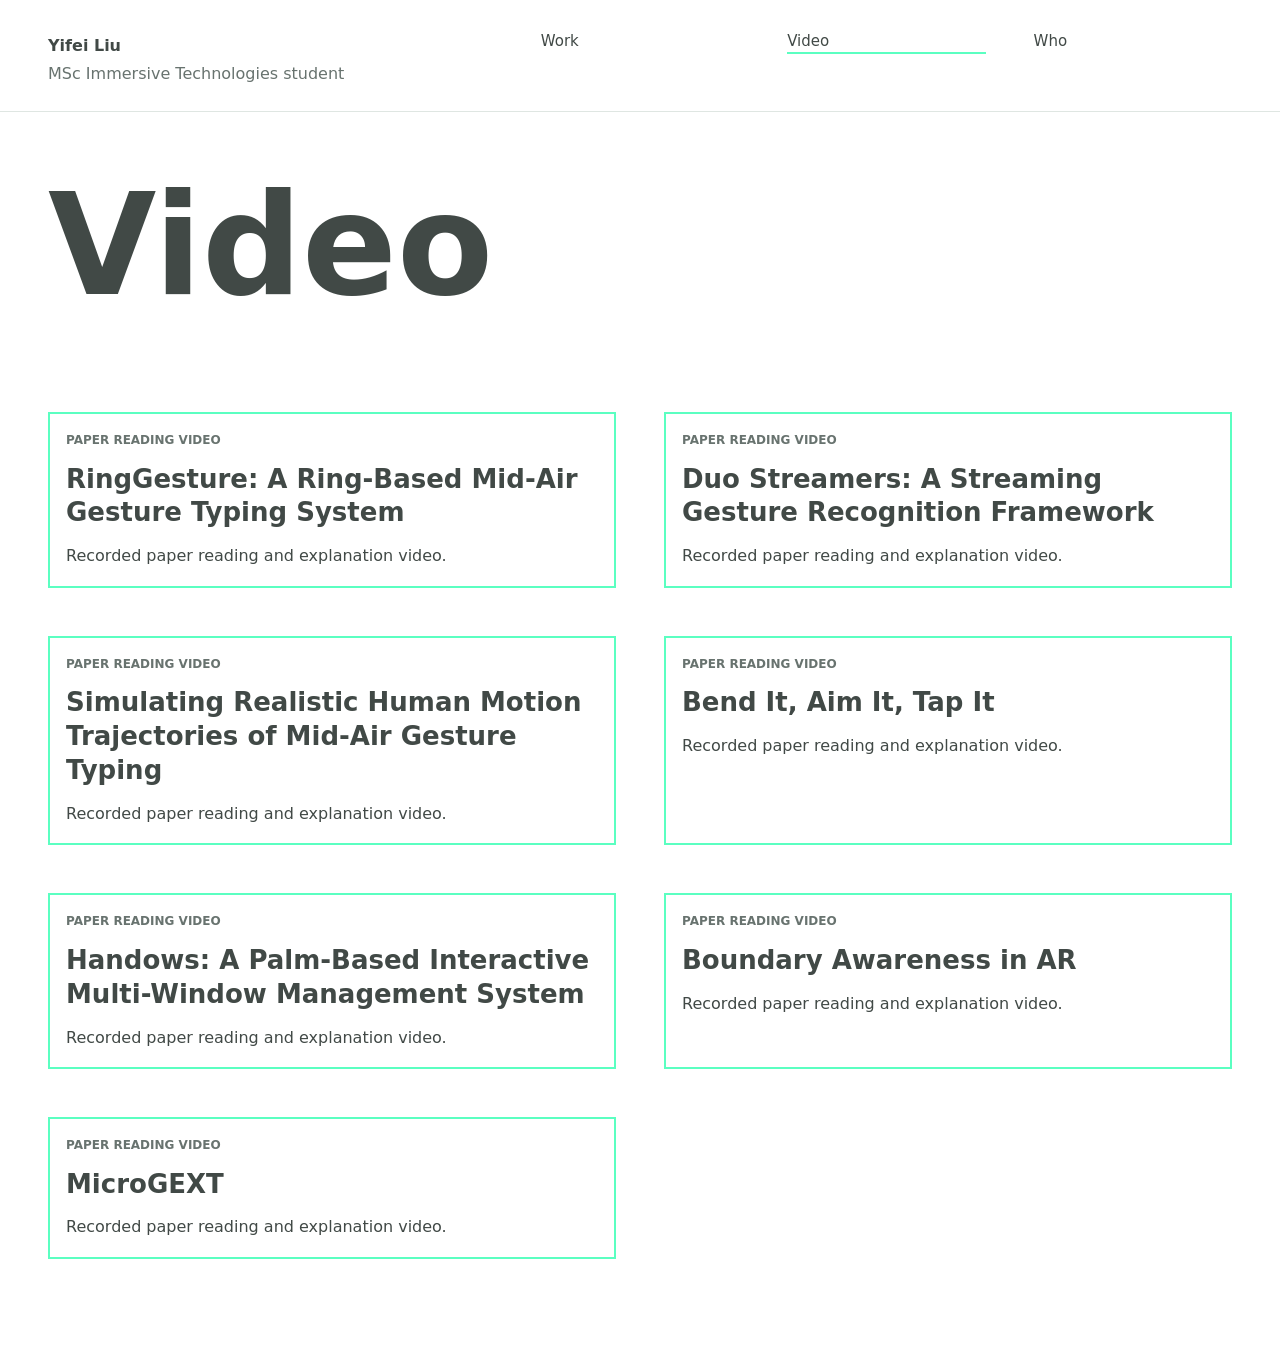
==== video.html @ 64e424a9 "Rename Video.html to video.html" ====
<!doctype html>
<html lang="en">
  <head>
    <meta charset="utf-8" />
    <meta name="viewport" content="width=device-width, initial-scale=1" />
    <title>Video | Yifei Liu</title>
    <meta
      name="description"
      content="Paper reading and explanation videos recorded by Yifei Liu."
    />
    <link rel="icon" href="assets/favicon.svg" type="image/svg+xml" />
    <link rel="stylesheet" href="assets/styles.css" />
  </head>
  <body>
    <div class="site-shell">
      <header class="site-header">
        <a class="brand" href="index.html" aria-label="Yifei Liu home">
          <span class="brand-name">Yifei Liu</span>
          <span class="brand-role">MSc Immersive Technologies student</span>
        </a>

        <button class="menu-toggle" type="button" aria-expanded="false" aria-controls="site-navigation">
          <span class="menu-icon" aria-hidden="true"><span></span></span>
          <span>Menu</span>
        </button>

        <nav class="site-nav" id="site-navigation" aria-label="Primary navigation">
          <a href="work.html">Work</a>
          <a class="active" href="Video.html" aria-current="page">Video</a>
          <a href="who.html">Who</a>
        </nav>
      </header>

      <main class="page">
        <h1 class="page-title">Video</h1>

        <section class="card-grid" aria-label="Paper reading videos">
          <article class="text-card">
            <a href="https://www.bilibili.com/video/BV1VvVC6LEHF/?spm_id_from=333.1387.homepage.video_card.click&vd_source=d467c9f30b2f0c441943680a650a1835">
              <time>Paper reading video</time>
              <h2>RingGesture: A Ring-Based Mid-Air Gesture Typing System</h2>
              <p>Recorded paper reading and explanation video.</p>
            </a>
          </article>

          <article class="text-card">
            <a href="https://www.bilibili.com/video/BV1CiVy6YEFE/?spm_id_from=333.1387.homepage.video_card.click&vd_source=d467c9f30b2f0c441943680a650a1835">
              <time>Paper reading video</time>
              <h2>Duo Streamers: A Streaming Gesture Recognition Framework</h2>
              <p>Recorded paper reading and explanation video.</p>
            </a>
          </article>

          <article class="text-card">
            <a href="https://www.bilibili.com/video/BV1RuVk6VEAq/?spm_id_from=333.1387.homepage.video_card.click&vd_source=d467c9f30b2f0c441943680a650a1835">
              <time>Paper reading video</time>
              <h2>Simulating Realistic Human Motion Trajectories of Mid-Air Gesture Typing</h2>
              <p>Recorded paper reading and explanation video.</p>
            </a>
          </article>

          <article class="text-card">
            <a href="https://www.bilibili.com/video/BV12XfsBFEhp/?spm_id_from=333.1387.homepage.video_card.click&vd_source=d467c9f30b2f0c441943680a650a1835">
              <time>Paper reading video</time>
              <h2>Bend It, Aim It, Tap It</h2>
              <p>Recorded paper reading and explanation video.</p>
            </a>
          </article>

          <article class="text-card">
            <a href="https://www.bilibili.com/video/BV1QsfxBMEYz/?spm_id_from=333.1387.homepage.video_card.click&vd_source=d467c9f30b2f0c441943680a650a1835">
              <time>Paper reading video</time>
              <h2>Handows: A Palm-Based Interactive Multi-Window Management System</h2>
              <p>Recorded paper reading and explanation video.</p>
            </a>
          </article>

          <article class="text-card">
            <a href="https://www.bilibili.com/video/BV1bhfxBNE6a/?spm_id_from=333.1387.homepage.video_card.click">
              <time>Paper reading video</time>
              <h2>Boundary Awareness in AR</h2>
              <p>Recorded paper reading and explanation video.</p>
            </a>
          </article>

          <article class="text-card">
            <a href="https://www.bilibili.com/video/BV1QzfpBcEM4/?spm_id_from=333.1387.homepage.video_card.click&vd_source=d467c9f30b2f0c441943680a650a1835">
              <time>Paper reading video</time>
              <h2>MicroGEXT</h2>
              <p>Recorded paper reading and explanation video.</p>
            </a>
          </article>
        </section>
      </main>
    </div>

    <script src="assets/site.js"></script>
  </body>
</html>
---- assets/styles.css ----
:root {
  --ink: #414946;
  --muted: #68736f;
  --line: #dfe6e2;
  --paper: #ffffff;
  --wash: #f7faf8;
  --accent: #5bffc1;
  --accent-soft: rgba(91, 255, 193, 0.16);
  --shadow: rgba(0, 97, 57, 0.12);
  --max: 87.5rem;
  --gutter: 1.5rem;
}

* {
  box-sizing: border-box;
}

html {
  min-height: 100%;
  font-size: 16px;
}

body {
  min-height: 100%;
  margin: 0;
  background: var(--wash);
  color: var(--ink);
  font-family: Inter, ui-sans-serif, system-ui, -apple-system, BlinkMacSystemFont, "Segoe UI", sans-serif;
  font-size: 0.9375rem;
  line-height: 1.72;
  letter-spacing: 0;
}

body.menu-open {
  overflow: hidden;
}

a {
  color: inherit;
}

img {
  display: block;
  max-width: 100%;
}

.site-shell {
  position: relative;
  min-height: 100vh;
  max-width: var(--max);
  margin: 0 auto;
  overflow: hidden;
  background: var(--paper);
  box-shadow: 0 3rem 3rem var(--shadow);
}

.site-header {
  position: sticky;
  top: 0;
  z-index: 20;
  display: grid;
  grid-template-columns: 1fr auto;
  align-items: start;
  gap: 1rem;
  width: 100%;
  padding: 1rem var(--gutter);
  border-bottom: 1px solid var(--line);
  background: rgba(255, 255, 255, 0.96);
}

.brand {
  color: inherit;
  text-decoration: none;
}

.brand-name,
.brand-role {
  display: block;
}

.brand-name {
  font-weight: 700;
}

.brand-role {
  color: var(--muted);
}

.menu-toggle {
  display: inline-flex;
  align-items: center;
  gap: 0.5rem;
  border: 0;
  padding: 0.5rem 0;
  background: transparent;
  color: var(--muted);
  font: inherit;
  font-size: 0.75rem;
  font-weight: 700;
  text-transform: uppercase;
  letter-spacing: 0;
  cursor: pointer;
}

.menu-icon {
  position: relative;
  display: inline-block;
  width: 0.875rem;
  height: 0.625rem;
}

.menu-icon::before,
.menu-icon::after,
.menu-icon span {
  position: absolute;
  left: 0;
  width: 100%;
  height: 0.125rem;
  background: var(--muted);
  content: "";
  transition: transform 180ms ease, opacity 180ms ease;
}

.menu-icon::before {
  top: 0;
}

.menu-icon span {
  top: 50%;
  transform: translateY(-50%);
}

.menu-icon::after {
  bottom: 0;
}

.menu-open .menu-icon::before {
  transform: translateY(0.25rem) rotate(45deg);
}

.menu-open .menu-icon span {
  opacity: 0;
}

.menu-open .menu-icon::after {
  transform: translateY(-0.25rem) rotate(-45deg);
}

.site-nav {
  position: fixed;
  inset: 0;
  z-index: -1;
  display: flex;
  flex-direction: column;
  align-items: center;
  justify-content: center;
  gap: 1.5rem;
  padding: 4rem var(--gutter);
  background: var(--paper);
  opacity: 0;
  pointer-events: none;
  transform: translateX(100%);
  transition: transform 280ms cubic-bezier(0.79, 0.21, 0.65, 1), opacity 180ms ease;
}

.menu-open .site-nav {
  z-index: 19;
  opacity: 1;
  pointer-events: auto;
  transform: translateX(0);
}

.site-nav a {
  position: relative;
  color: inherit;
  font-size: 1.75rem;
  line-height: 1.2;
  text-decoration: none;
}

.site-nav a::after {
  position: absolute;
  left: 0;
  right: 0;
  bottom: -0.25rem;
  height: 0.125rem;
  background: var(--accent);
  content: "";
  transform: scaleX(0);
  transform-origin: left;
  transition: transform 140ms ease;
}

.site-nav a:hover::after,
.site-nav a:focus-visible::after,
.site-nav a.active::after {
  transform: scaleX(1);
}

.home-shell {
  min-height: 100vh;
}

.home-main {
  position: relative;
  display: grid;
  min-height: calc(100vh - 5.25rem);
  place-items: center;
  padding: 3rem var(--gutter);
}

.line-stage {
  position: absolute;
  inset: 0 var(--gutter);
  z-index: 0;
  display: grid;
  place-items: center;
  perspective: 60rem;
  pointer-events: none;
}

.cube {
  position: relative;
  width: min(72vw, 48rem);
  height: min(72vw, 48rem);
  transform-style: preserve-3d;
  animation: cube-turn 6s cubic-bezier(0.79, 0.21, 0.65, 1.12) infinite alternate;
}

.cube-face {
  position: absolute;
  inset: 0;
  border: 0.125rem solid var(--accent);
  background: rgba(255, 255, 255, 0.72);
  backface-visibility: hidden;
}

.cube-front {
  transform: translateZ(calc(min(72vw, 48rem) / 2));
}

.cube-back {
  transform: rotateY(180deg) translateZ(calc(min(72vw, 48rem) / 2));
}

.cube-right {
  transform: rotateY(90deg) translateZ(calc(min(72vw, 48rem) / 2));
}

.cube-left {
  transform: rotateY(-90deg) translateZ(calc(min(72vw, 48rem) / 2));
}

.cube-top {
  transform: rotateX(90deg) translateZ(calc(min(72vw, 48rem) / 2));
}

.cube-bottom {
  transform: rotateX(-90deg) translateZ(calc(min(72vw, 48rem) / 2));
}

.home-title {
  position: relative;
  z-index: 1;
  width: 100%;
}

.home-title h1 {
  margin: 0;
  font-size: clamp(3rem, 12vw, 8.75rem);
  line-height: 1.05;
  letter-spacing: 0;
}

.home-title span {
  display: block;
  font-weight: 400;
}

.home-title p {
  margin: 1rem 0 0;
  color: var(--muted);
  font-size: clamp(1.125rem, 2.6vw, 1.5rem);
  line-height: 1.45;
}

.page {
  padding: 2rem var(--gutter) 5rem;
}

.page-title {
  margin: 0 0 3rem;
  font-size: clamp(3.25rem, 15vw, 8.75rem);
  line-height: 1;
  letter-spacing: 0;
}

.feature-strip {
  margin: 0 0 3rem;
  padding: 1.25rem;
  border: 0.125rem dashed var(--accent);
}

.feature-strip h2 {
  margin: 0 0 1rem;
  color: var(--muted);
  font-size: 1.25rem;
}

.feature-strip ol {
  margin: 0;
  padding-left: 1.25rem;
}

.feature-strip li {
  margin: 0.35rem 0;
  font-size: 1.125rem;
  font-weight: 700;
}

.card-grid {
  display: grid;
  gap: 1.5rem;
}

.work-card,
.text-card {
  border: 0.125rem solid var(--accent);
  background: var(--paper);
}

.work-card a,
.text-card a {
  display: block;
  height: 100%;
  padding: 1rem;
  color: inherit;
  text-decoration: none;
  transition: background-color 180ms ease;
}

.work-card a:hover,
.work-card a:focus-visible,
.text-card a:hover,
.text-card a:focus-visible {
  background: rgba(91, 255, 193, 0.06);
}

.work-card img {
  display: block;
  width: 100%;
  height: 14rem;
  margin-bottom: 1rem;
  border: 1px solid var(--accent);
  object-fit: cover;
}

.work-card time,
.text-card time {
  display: block;
  margin-bottom: 0.75rem;
  color: var(--muted);
  font-size: 0.75rem;
  font-weight: 700;
  text-transform: uppercase;
  letter-spacing: 0;
}

.work-card h2,
.text-card h2 {
  margin: 0 0 0.75rem;
  color: var(--ink);
  font-size: 1.375rem;
  line-height: 1.3;
  letter-spacing: 0;
}

.work-card p,
.text-card p {
  margin: 0;
}

.feature-frame {
  margin: 0 calc(var(--gutter) * -1);
  padding: 2.875rem var(--gutter) 3rem;
  border: 0.125rem solid var(--accent);
}

.article-flow {
  max-width: 38rem;
  margin: 0 auto;
}

/* ==========================================================================
   这里是为您修改的图片排版区域 (Portrait Pair Section)
   ========================================================================== */
.portrait-wrap,
.personal-photo {
  margin: 0;
}

.portrait-pair {
  display: flex;         /* 改为 flex 布局让两张图并列 */
  gap: 1.25rem;          /* 两张图之间的间距 */
  margin: 0 0 3rem;
}

.portrait-wrap img,
.personal-photo img {
  width: 500px;          /* 固定的宽度（变小） */
  height: 800px;         /* 固定的高度 */
  border: 1px solid var(--accent);
  object-fit: cover;     /* 防止图片缩放时变形 */
  border-radius: 4px;    /* 增加一点精致的微圆角 */
}
/* ========================================================================== */

.lead-quote {
  margin: 0 0 3rem;
  padding: 1rem;
  border: 0.125rem dashed var(--accent);
  color: var(--ink);
  font-size: 1.375rem;
  line-height: 1.45;
}

.article-flow h2 {
  margin: 2.5rem 0 1rem;
  color: var(--muted);
  font-size: 1.5rem;
  line-height: 1.25;
  letter-spacing: 0;
}

.article-flow p {
  margin: 0 0 2rem;
}

.article-flow a,
.contact-list a {
  position: relative;
  color: inherit;
  text-decoration: none;
  border-bottom: 0.125rem solid var(--accent);
}

.article-flow a::before,
.contact-list a::before {
  position: absolute;
  inset: 0 -0.125rem;
  z-index: -1;
  background: var(--accent-soft);
  content: "";
  transform: scaleY(0);
  transform-origin: bottom;
  transition: transform 140ms ease;
}

.article-flow a:hover::before,
.article-flow a:focus-visible::before,
.contact-list a:hover::before,
.contact-list a:focus-visible::before {
  transform: scaleY(1);
}

.accent-list,
.contact-list {
  margin: 0 0 2rem;
  padding-left: 1.15rem;
}

.accent-list li,
.contact-list li {
  margin-bottom: 0.875rem;
}

.contact-list {
  columns: 2;
}

@keyframes cube-turn {
  0% {
    transform: translateY(-4rem) rotateY(45deg) rotateX(45deg);
  }

  38% {
    transform: translateY(-1rem) rotateY(-45deg) rotateX(-55deg);
  }

  72% {
    transform: translateY(1rem) rotateY(-45deg) rotateX(-135deg);
  }

  100% {
    transform: translateY(-3rem) rotateY(45deg) rotateX(-225deg);
  }
}

@media (min-width: 50em) {
  :root {
    --gutter: 3rem;
  }

  body {
    font-size: 1rem;
  }

  .site-header {
    grid-template-columns: repeat(5, 1fr);
    gap: 3rem;
    padding-top: 2rem;
    padding-bottom: 1.5rem;
  }

  .brand {
    grid-column: 1 / 3;
  }

  .menu-toggle {
    display: none;
  }

  .site-nav {
    position: static;
    z-index: auto;
    grid-column: 3 / 6;
    display: grid;
    grid-template-columns: repeat(3, 1fr);
    gap: 3rem;
    align-items: start;
    justify-content: stretch;
    padding: 0;
    opacity: 1;
    pointer-events: auto;
    transform: none;
    transition: none;
  }

  .site-nav a {
    font-size: 0.9375rem;
  }

  .home-main {
    min-height: calc(100vh - 6.25rem);
  }

  .page {
    padding-top: 4rem;
    padding-bottom: 7rem;
  }

  .page-title {
    margin-bottom: 6rem;
  }

  .feature-strip {
    width: 80%;
    margin-bottom: 4rem;
    padding: 1.5rem 3rem;
  }

  .feature-strip li {
    font-size: 1.375rem;
  }

  .card-grid {
    grid-template-columns: repeat(4, 1fr);
    gap: 3rem;
  }

  .work-card,
  .text-card {
    grid-column: span 2;
  }

  .work-card h2,
  .text-card h2 {
    font-size: 1.625rem;
  }

  .feature-frame {
    width: 80%;
    margin: 0;
    padding-top: 9rem;
    padding-bottom: 8rem;
    display: grid;
    grid-template-columns: 1fr minmax(0, 38rem) 1fr;
    column-gap: 3rem;
  }

  .article-flow {
    grid-column: 2;
    max-width: none;
  }

  .lead-quote {
    margin-bottom: 5rem;
    padding: 1.5rem;
    font-size: 2rem;
    line-height: 1.25;
  }

  .article-flow h2 {
    margin-top: 4rem;
    font-size: 2rem;
  }
}

@media (max-width: 34em) {
  .home-title h1 {
    font-size: clamp(2.75rem, 15vw, 4.75rem);
  }

  .cube {
    width: 32rem;
    height: 32rem;
  }

  .cube-front {
    transform: translateZ(16rem);
  }

  .cube-back {
    transform: rotateY(180deg) translateZ(16rem);
  }

  .cube-right {
    transform: rotateY(90deg) translateZ(16rem);
  }

  .cube-left {
    transform: rotateY(-90deg) translateZ(16rem);
  }

  .cube-top {
    transform: rotateX(90deg) translateZ(16rem);
  }

  .cube-bottom {
    transform: rotateX(-90deg) translateZ(16rem);
  }
}

@media (prefers-reduced-motion: reduce) {
  *,
  *::before,
  *::after {
    scroll-behavior: auto !important;
    transition-duration: 0.01ms !important;
    animation-duration: 0.01ms !important;
    animation-iteration-count: 1 !important;
  }
}
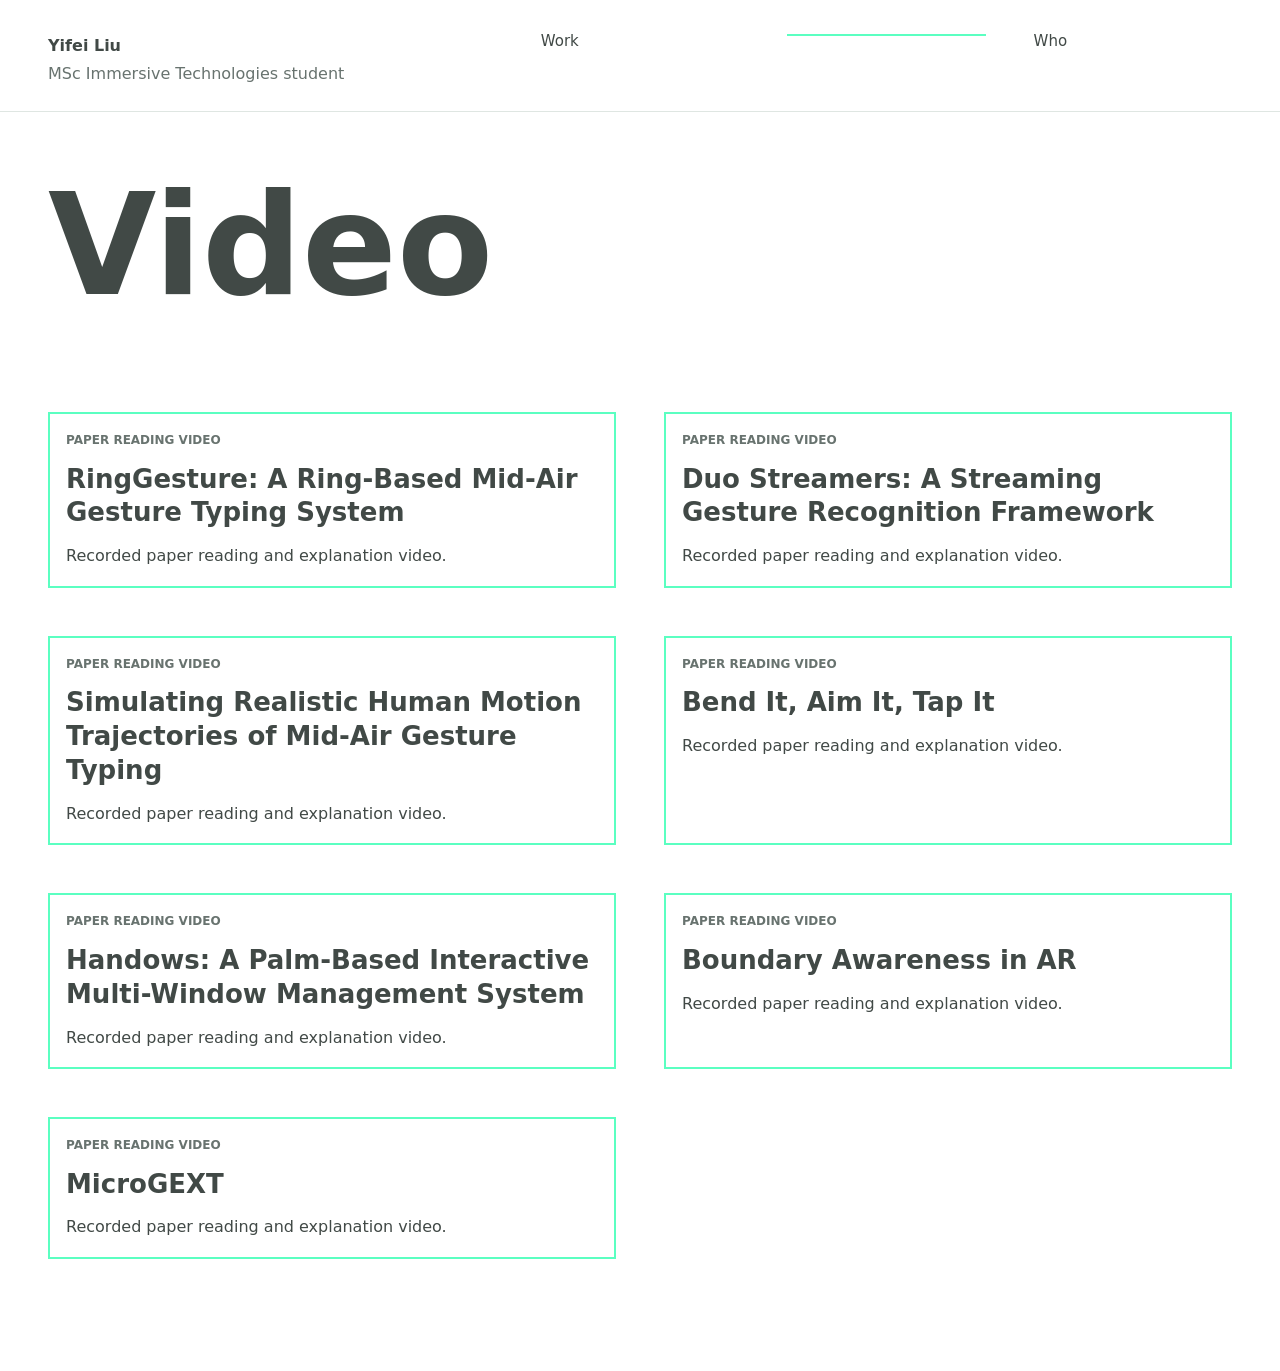
==== commit 0bdbcf22: "Update video.html" ====
--- a/video.html
+++ b/video.html
@@ -26,7 +26,7 @@
 
         <nav class="site-nav" id="site-navigation" aria-label="Primary navigation">
           <a href="work.html">Work</a>
-          <a class="active" href="Video.html" aria-current="page">Video</a>
+          <a class="active" href="video.html" aria-current="page"video</a>
           <a href="who.html">Who</a>
         </nav>
       </header>
--- a/assets/styles.css
+++ b/assets/styles.css
@@ -392,29 +392,32 @@
 }
 
 /* ==========================================================================
-   这里是为您修改的图片排版区域 (Portrait Pair Section)
+   这里是为您优化后的图片自适应排版区域 (Portrait Pair Section)
    ========================================================================== */
 .portrait-wrap,
 .personal-photo {
   margin: 0;
+  flex: 1;               /* 让两张图平分容器宽度，保证各占一半 */
+  min-width: 0;          /* 防止 flex 容器被子元素撑大 */
 }
 
 .portrait-pair {
-  display: flex;         /* 改为 flex 布局让两张图并列 */
-  gap: 1.25rem;          /* 两张图之间的间距 */
-  margin: 0 0 3rem;
+  display: flex;         /* flex布局并列 */
+  gap: 1.5rem;           /* 两张图之间的间距 */
+  width: 100%;           /* 宽度填满父级文字区域，不再向外溢出 */
+  max-width: 38rem;      /* 保持和文字区域最大宽度一致 */
+  margin: 0 auto 3rem;   /* 居中并对齐下方的段落 */
 }
 
 .portrait-wrap img,
 .personal-photo img {
-  width: 500px;          /* 固定的宽度（变小） */
-  height: 800px;         /* 固定的高度 */
+  width: 100%;           /* 宽度自动充满它所在的格 */
+  aspect-ratio: 3 / 4;   /* 【核心：控制比例】3:4的垂直黄金比例，比正方形长，且绝不变形 */
   border: 1px solid var(--accent);
-  object-fit: cover;     /* 防止图片缩放时变形 */
-  border-radius: 4px;    /* 增加一点精致的微圆角 */
+  object-fit: cover;     /* 智能裁剪，防止图片缩放时拉伸或压扁 */
+  border-radius: 4px;    /* 微圆角 */
 }
 /* ========================================================================== */
-
 .lead-quote {
   margin: 0 0 3rem;
   padding: 1rem;
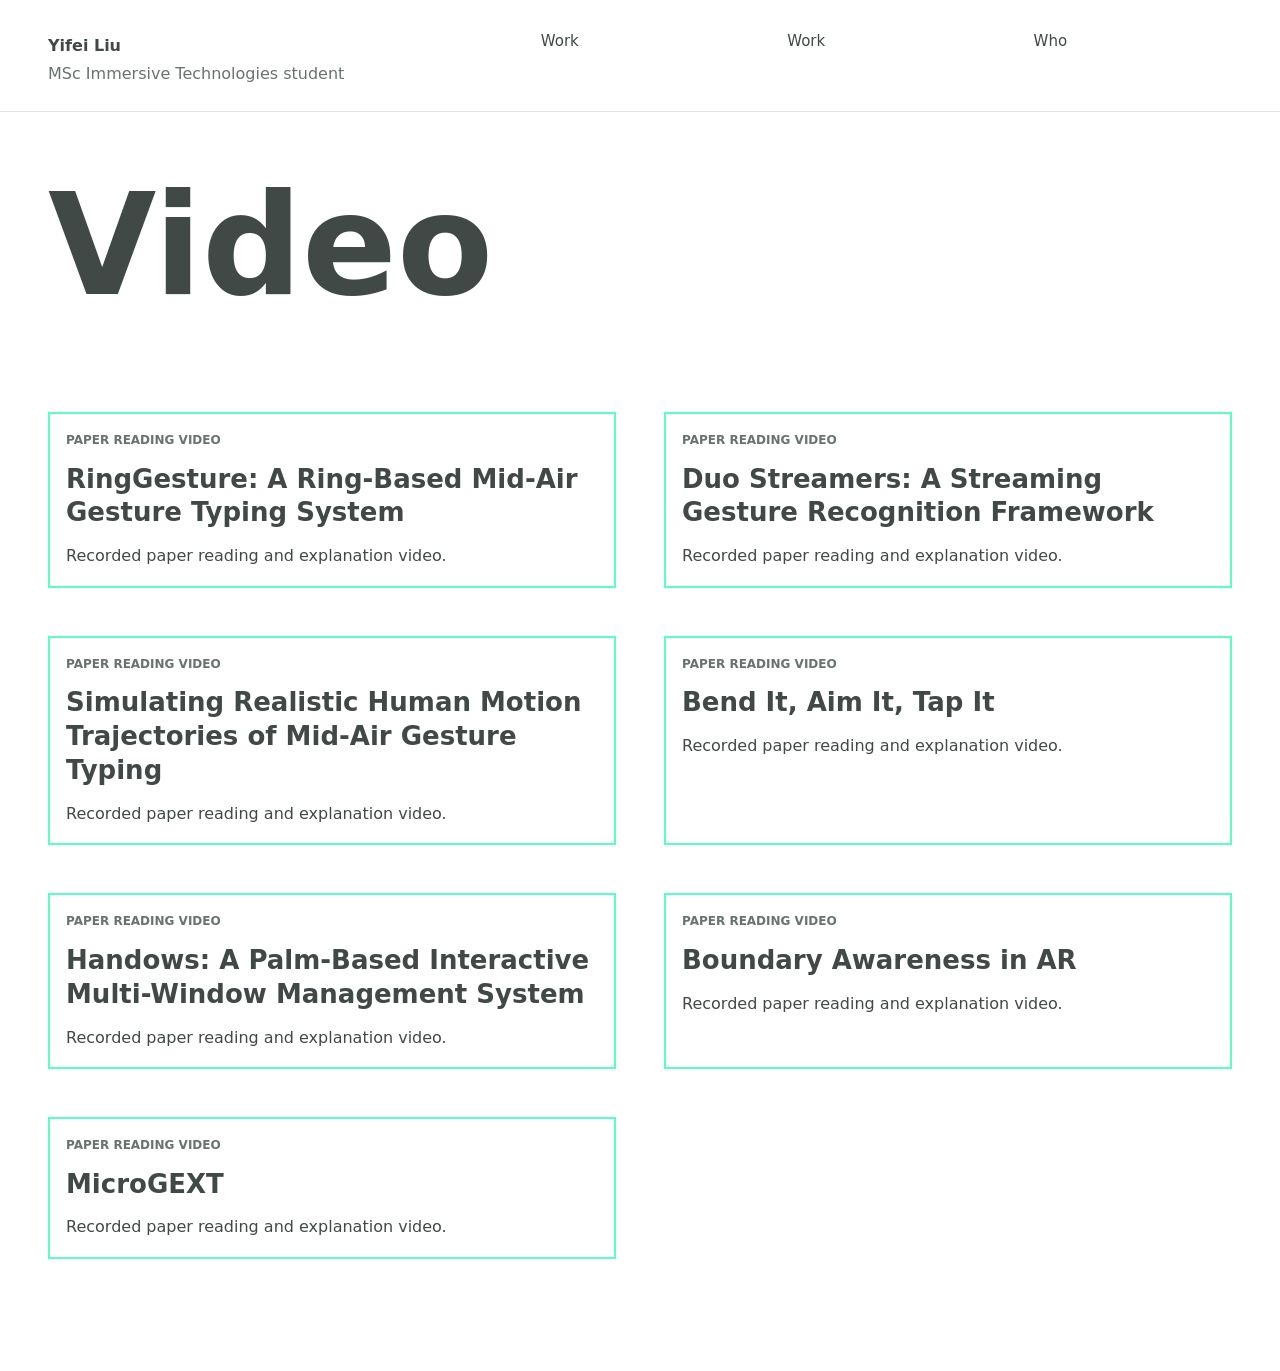
==== commit 5cb090eb: "Update video.html" ====
--- a/video.html
+++ b/video.html
@@ -26,7 +26,7 @@
 
         <nav class="site-nav" id="site-navigation" aria-label="Primary navigation">
           <a href="work.html">Work</a>
-          <a class="active" href="video.html" aria-current="page"video</a>
+          <a href="video.html">Work</a>
           <a href="who.html">Who</a>
         </nav>
       </header>
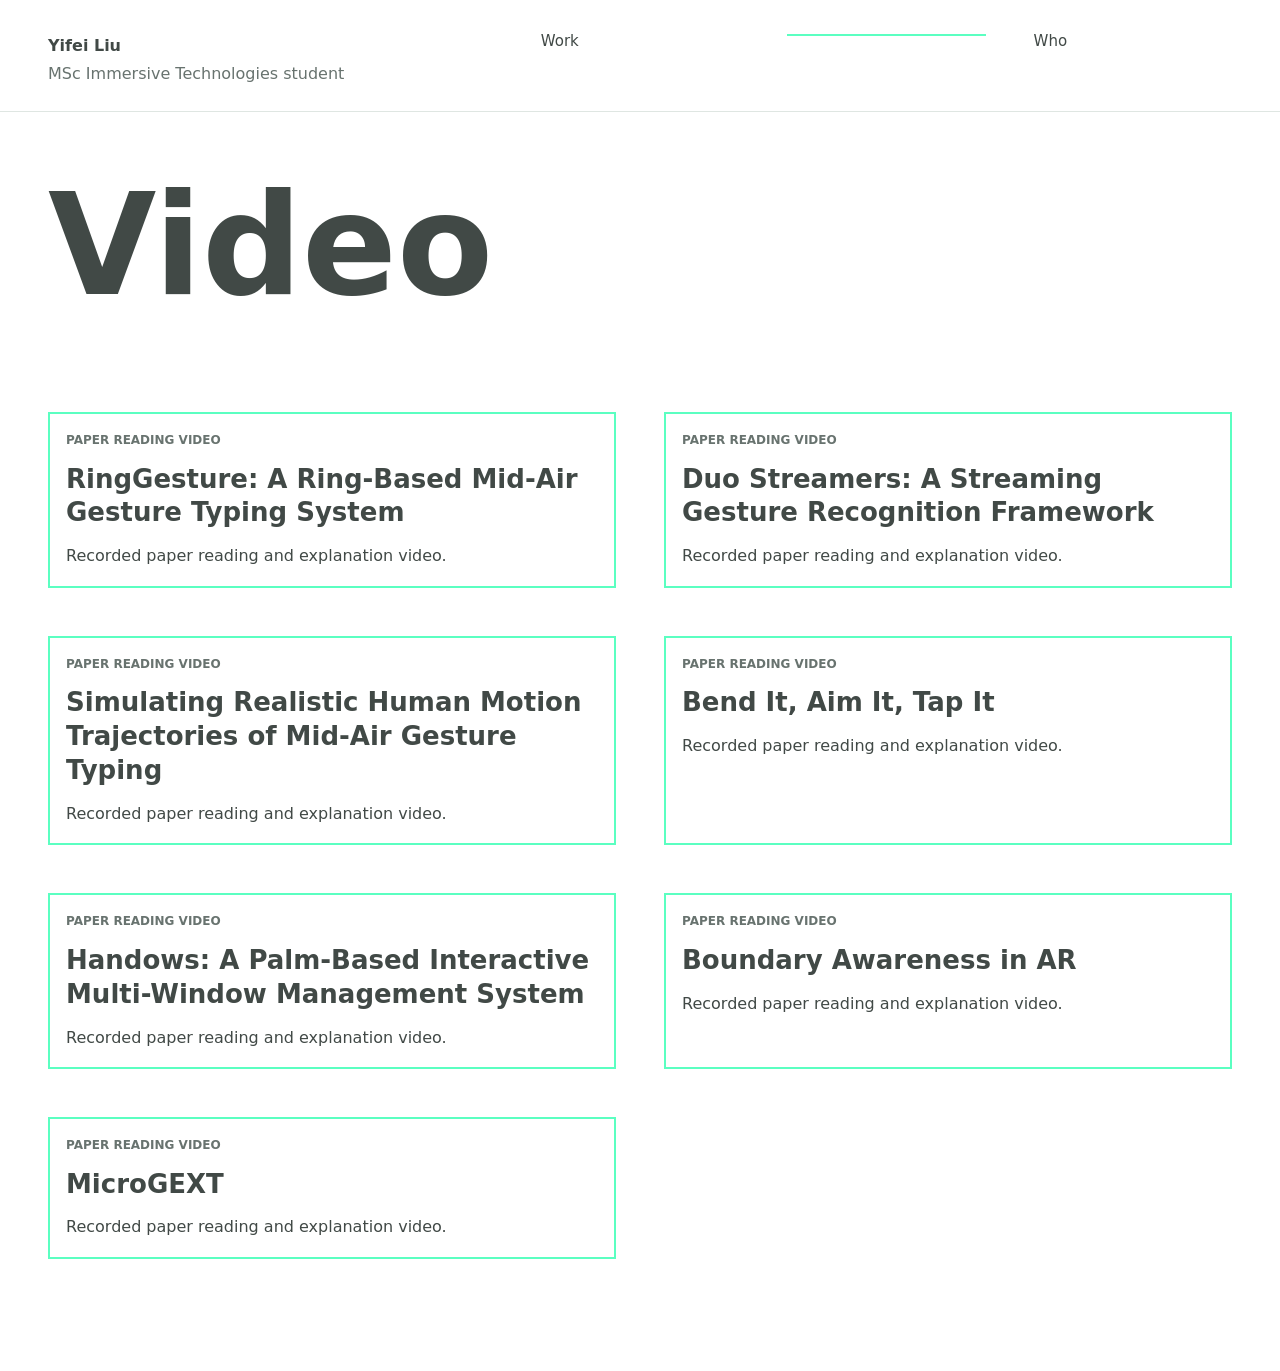
==== commit a490cc72: "Update video.html" ====
--- a/video.html
+++ b/video.html
@@ -26,7 +26,7 @@
 
         <nav class="site-nav" id="site-navigation" aria-label="Primary navigation">
           <a href="work.html">Work</a>
-          <a href="video.html">Work</a>
+          <a class="active" href="video.html" aria-current="page"video</a>
           <a href="who.html">Who</a>
         </nav>
       </header>
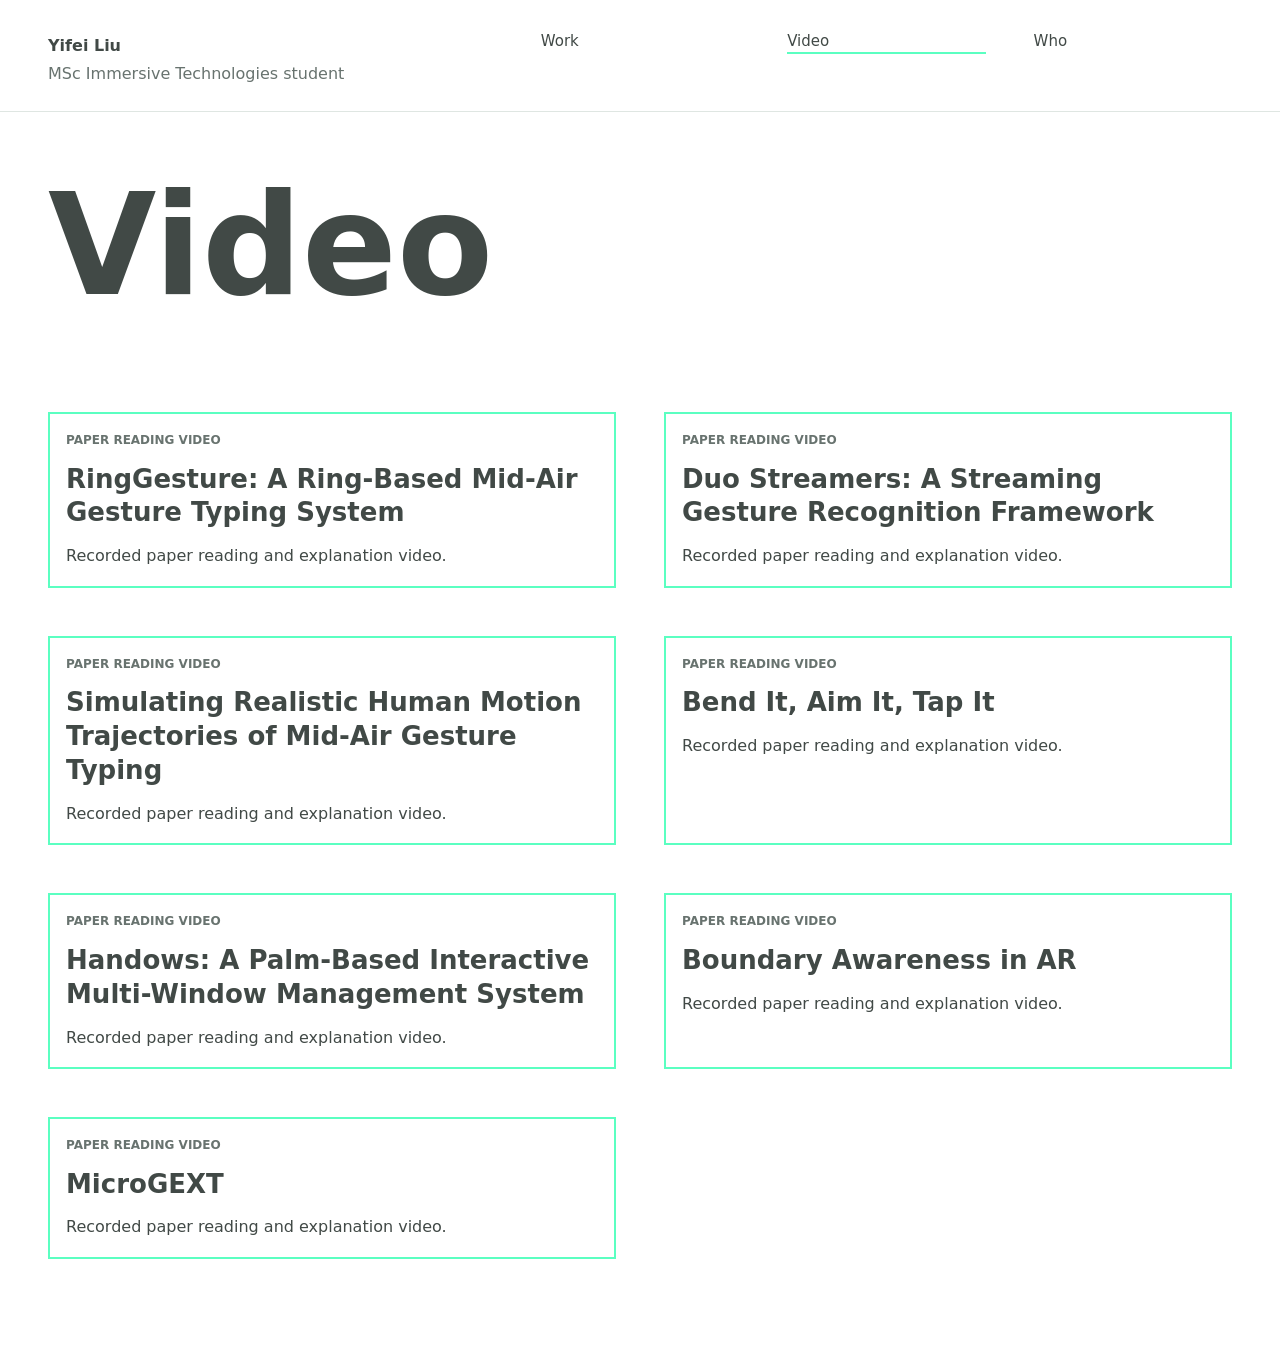
==== commit 5dbf7e57: "Update video.html" ====
--- a/video.html
+++ b/video.html
@@ -26,7 +26,7 @@
 
         <nav class="site-nav" id="site-navigation" aria-label="Primary navigation">
           <a href="work.html">Work</a>
-          <a class="active" href="video.html" aria-current="page"video</a>
+          <a class="active" href="video.html" aria-current="page">Video</a>
           <a href="who.html">Who</a>
         </nav>
       </header>
